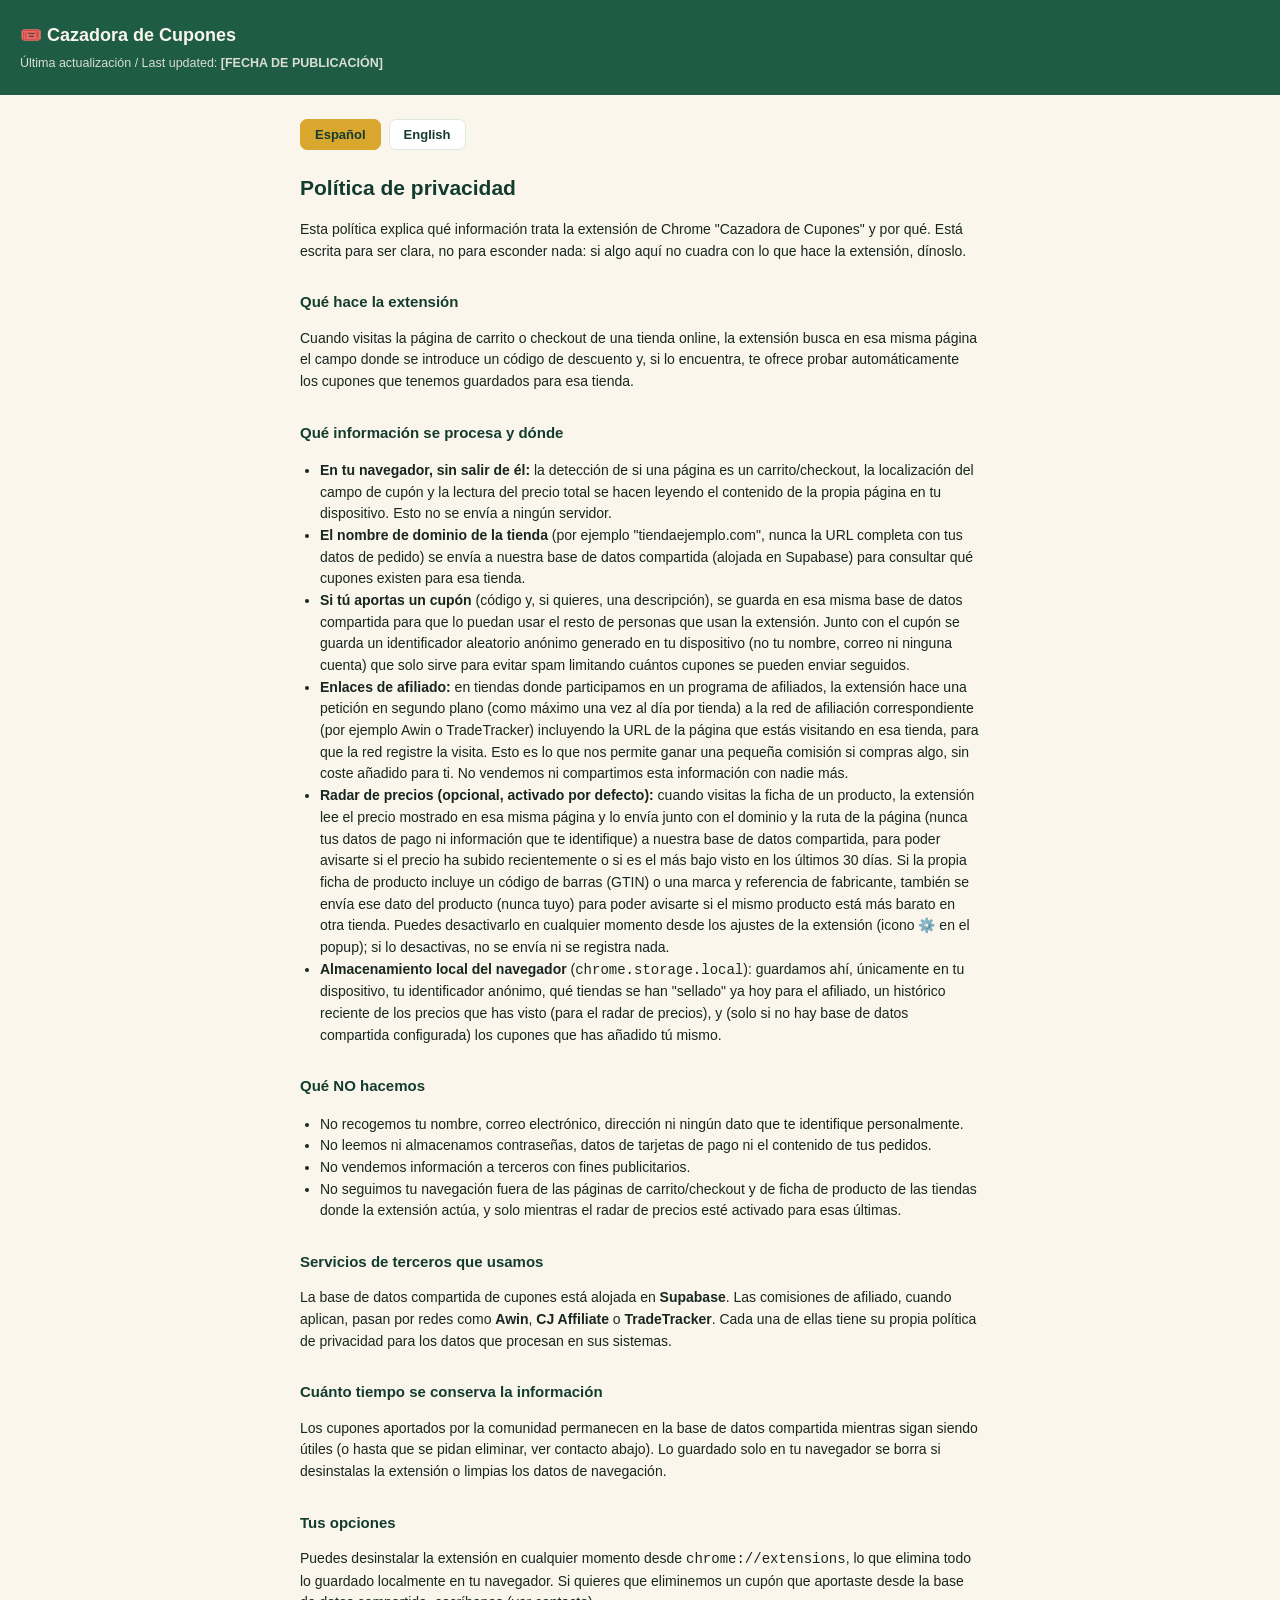
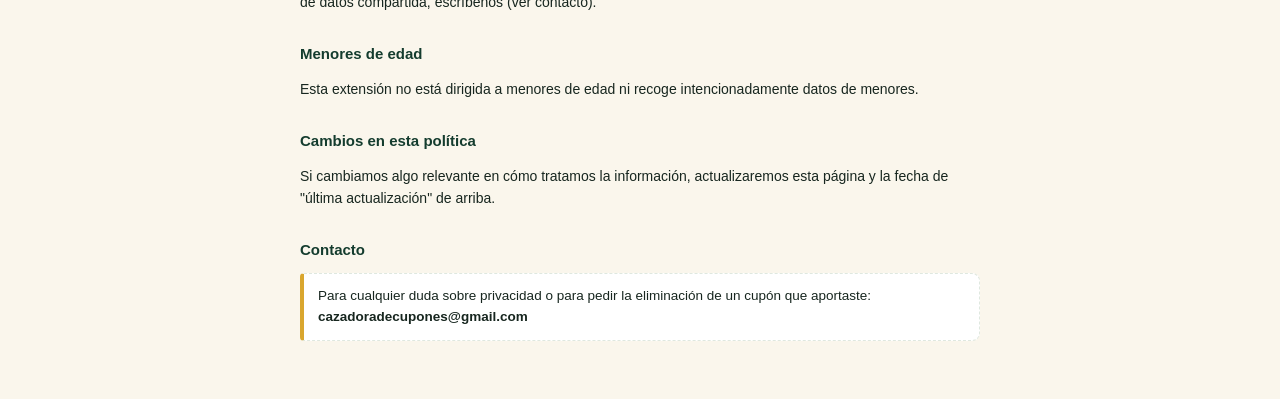
==== docs/privacidad.html @ 967b6d3c "privacidad" ====
<!DOCTYPE html>
<html lang="es">
<head>
<meta charset="UTF-8" />
<meta name="viewport" content="width=device-width, initial-scale=1" />
<title>Política de privacidad — Cazadora de Cupones / Privacy Policy — Cazadora de Cupones</title>
<style>
  :root {
    --cz-ink: #17261f;
    --cz-paper: #faf6ec;
    --cz-green: #1f5c45;
    --cz-green-dark: #143c2e;
    --cz-gold: #d9a62e;
    --cz-sage-line: #dfe8df;
  }
  * { box-sizing: border-box; }
  body {
    margin: 0;
    background: var(--cz-paper);
    color: var(--cz-ink);
    font-family: -apple-system, BlinkMacSystemFont, "Segoe UI", Roboto, Arial, sans-serif;
    line-height: 1.55;
  }
  header {
    background: var(--cz-green);
    color: var(--cz-paper);
    padding: 22px 20px;
  }
  header .brand { font-weight: 700; font-size: 18px; }
  header .updated { font-size: 12.5px; opacity: 0.85; margin-top: 4px; }
  main { max-width: 720px; margin: 0 auto; padding: 24px 20px 60px; }
  .lang-switch { display: flex; gap: 8px; margin-bottom: 22px; }
  .lang-switch button {
    border: 1.5px solid var(--cz-sage-line);
    background: #fff;
    color: var(--cz-green-dark);
    border-radius: 7px;
    padding: 7px 14px;
    font-weight: 700;
    font-size: 13px;
    cursor: pointer;
    font-family: inherit;
  }
  .lang-switch button.active { background: var(--cz-gold); border-color: var(--cz-gold); }
  h1 { font-size: 21px; color: var(--cz-green-dark); }
  h2 { font-size: 15px; color: var(--cz-green-dark); margin-top: 28px; }
  p, li { font-size: 14px; }
  ul { padding-left: 20px; }
  .contact-box {
    border: 1.5px dashed var(--cz-sage-line);
    border-left: 4px solid var(--cz-gold);
    border-radius: 4px 8px 8px 4px;
    padding: 12px 14px;
    margin-top: 10px;
    background: #fff;
    font-size: 13.5px;
  }
  [data-lang="en"] { display: none; }
</style>
</head>
<body>
<header>
  <div class="brand">🎟️ Cazadora de Cupones</div>
  <div class="updated">Última actualización / Last updated: <strong>[FECHA DE PUBLICACIÓN]</strong></div>
</header>

<main>
  <div class="lang-switch">
    <button type="button" id="btn-es" class="active">Español</button>
    <button type="button" id="btn-en">English</button>
  </div>

  <!-- ============================= ESPAÑOL ============================= -->
  <div data-lang="es">
    <h1>Política de privacidad</h1>
    <p>
      Esta política explica qué información trata la extensión de Chrome
      "Cazadora de Cupones" y por qué. Está escrita para ser clara, no para
      esconder nada: si algo aquí no cuadra con lo que hace la extensión,
      dínoslo.
    </p>

    <h2>Qué hace la extensión</h2>
    <p>
      Cuando visitas la página de carrito o checkout de una tienda online, la
      extensión busca en esa misma página el campo donde se introduce un
      código de descuento y, si lo encuentra, te ofrece probar automáticamente
      los cupones que tenemos guardados para esa tienda.
    </p>

    <h2>Qué información se procesa y dónde</h2>
    <ul>
      <li>
        <strong>En tu navegador, sin salir de él:</strong> la detección de si
        una página es un carrito/checkout, la localización del campo de
        cupón y la lectura del precio total se hacen leyendo el contenido de
        la propia página en tu dispositivo. Esto no se envía a ningún
        servidor.
      </li>
      <li>
        <strong>El nombre de dominio de la tienda</strong> (por ejemplo
        "tiendaejemplo.com", nunca la URL completa con tus datos de
        pedido) se envía a nuestra base de datos compartida (alojada en
        Supabase) para consultar qué cupones existen para esa tienda.
      </li>
      <li>
        <strong>Si tú aportas un cupón</strong> (código y, si quieres, una
        descripción), se guarda en esa misma base de datos compartida para
        que lo puedan usar el resto de personas que usan la extensión. Junto
        con el cupón se guarda un identificador aleatorio anónimo generado en
        tu dispositivo (no tu nombre, correo ni ninguna cuenta) que solo sirve
        para evitar spam limitando cuántos cupones se pueden enviar seguidos.
      </li>
      <li>
        <strong>Enlaces de afiliado:</strong> en tiendas donde participamos en
        un programa de afiliados, la extensión hace una petición en segundo
        plano (como máximo una vez al día por tienda) a la red de afiliación
        correspondiente (por ejemplo Awin o TradeTracker) incluyendo la URL
        de la página que estás visitando en esa tienda, para que la red
        registre la visita. Esto es lo que nos permite ganar una pequeña
        comisión si compras algo, sin coste añadido para ti. No vendemos ni
        compartimos esta información con nadie más.
      </li>
      <li>
        <strong>Radar de precios (opcional, activado por defecto):</strong>
        cuando visitas la ficha de un producto, la extensión lee el precio
        mostrado en esa misma página y lo envía junto con el dominio y la
        ruta de la página (nunca tus datos de pago ni información que te
        identifique) a nuestra base de datos compartida, para poder avisarte
        si el precio ha subido recientemente o si es el más bajo visto en
        los últimos 30 días. Si la propia ficha de producto incluye un
        código de barras (GTIN) o una marca y referencia de fabricante,
        también se envía ese dato del producto (nunca tuyo) para poder
        avisarte si el mismo producto está más barato en otra tienda.
        Puedes desactivarlo en cualquier momento desde los ajustes de la
        extensión (icono ⚙️ en el popup); si lo desactivas, no se envía ni
        se registra nada.
      </li>
      <li>
        <strong>Almacenamiento local del navegador</strong>
        (<code>chrome.storage.local</code>): guardamos ahí, únicamente en tu
        dispositivo, tu identificador anónimo, qué tiendas se han "sellado"
        ya hoy para el afiliado, un histórico reciente de los precios que
        has visto (para el radar de precios), y (solo si no hay base de
        datos compartida configurada) los cupones que has añadido tú mismo.
      </li>
    </ul>

    <h2>Qué NO hacemos</h2>
    <ul>
      <li>No recogemos tu nombre, correo electrónico, dirección ni ningún
        dato que te identifique personalmente.</li>
      <li>No leemos ni almacenamos contraseñas, datos de tarjetas de pago ni
        el contenido de tus pedidos.</li>
      <li>No vendemos información a terceros con fines publicitarios.</li>
      <li>No seguimos tu navegación fuera de las páginas de carrito/checkout
        y de ficha de producto de las tiendas donde la extensión actúa, y
        solo mientras el radar de precios esté activado para esas últimas.</li>
    </ul>

    <h2>Servicios de terceros que usamos</h2>
    <p>
      La base de datos compartida de cupones está alojada en
      <strong>Supabase</strong>. Las comisiones de afiliado, cuando aplican,
      pasan por redes como <strong>Awin</strong>, <strong>CJ Affiliate</strong>
      o <strong>TradeTracker</strong>. Cada una de ellas tiene su propia
      política de privacidad para los datos que procesan en sus sistemas.
    </p>

    <h2>Cuánto tiempo se conserva la información</h2>
    <p>
      Los cupones aportados por la comunidad permanecen en la base de datos
      compartida mientras sigan siendo útiles (o hasta que se pidan eliminar,
      ver contacto abajo). Lo guardado solo en tu navegador se borra si
      desinstalas la extensión o limpias los datos de navegación.
    </p>

    <h2>Tus opciones</h2>
    <p>
      Puedes desinstalar la extensión en cualquier momento desde
      <code>chrome://extensions</code>, lo que elimina todo lo guardado
      localmente en tu navegador. Si quieres que eliminemos un cupón que
      aportaste desde la base de datos compartida, escríbenos (ver contacto).
    </p>

    <h2>Menores de edad</h2>
    <p>Esta extensión no está dirigida a menores de edad ni recoge
      intencionadamente datos de menores.</p>

    <h2>Cambios en esta política</h2>
    <p>
      Si cambiamos algo relevante en cómo tratamos la información,
      actualizaremos esta página y la fecha de "última actualización" de
      arriba.
    </p>

    <h2>Contacto</h2>
    <div class="contact-box">
      Para cualquier duda sobre privacidad o para pedir la eliminación de un
      cupón que aportaste: <strong>cazadoradecupones@gmail.com</strong>
    </div>
  </div>

  <!-- ============================= ENGLISH ============================= -->
  <div data-lang="en">
    <h1>Privacy Policy</h1>
    <p>
      This policy explains what information the "Cazadora de Cupones" Chrome
      extension handles, and why. It's written to be clear, not to hide
      anything — if something here doesn't match what the extension actually
      does, please let us know.
    </p>

    <h2>What the extension does</h2>
    <p>
      When you visit a store's cart or checkout page, the extension looks on
      that same page for the discount code field and, if it finds one,
      offers to automatically try the coupons we have saved for that store.
    </p>

    <h2>What information is processed, and where</h2>
    <ul>
      <li>
        <strong>Locally, in your browser only:</strong> detecting whether a
        page is a cart/checkout page, locating the coupon field, and reading
        the cart total are all done by reading the page's own content on
        your device. None of this is sent to any server.
      </li>
      <li>
        <strong>The store's domain name</strong> (e.g. "examplestore.com",
        never the full URL with your order details) is sent to our shared
        database (hosted on Supabase) to look up which coupons exist for
        that store.
      </li>
      <li>
        <strong>If you submit a coupon</strong> (a code and, optionally, a
        description), it's saved in that same shared database so other
        extension users can use it. Along with the coupon we store a random
        anonymous identifier generated on your device (not your name, email,
        or any account) used only to limit how many coupons can be submitted
        in a short time, to prevent spam.
      </li>
      <li>
        <strong>Affiliate links:</strong> for stores where we participate in
        an affiliate program, the extension makes a background request (at
        most once a day per store) to the corresponding affiliate network
        (e.g. Awin or TradeTracker) including the URL of the page you're
        visiting on that store, so the network can register the visit. This
        is how we may earn a small commission if you make a purchase, at no
        extra cost to you. We do not sell or share this information with
        anyone else.
      </li>
      <li>
        <strong>Price radar (optional, on by default):</strong> when you
        visit a product page, the extension reads the price shown on that
        page and sends it, together with the store's domain and the page's
        path (never your payment details or anything that identifies you),
        to our shared database, so we can warn you if the price has
        recently gone up or if it's the lowest seen in the last 30 days. If
        the product page itself includes a barcode (GTIN) or a brand and
        manufacturer part number, we also send that product data (never
        anything about you) so we can warn you if the same product is
        cheaper at another store. You can turn this off anytime in the
        extension's settings (⚙️ icon in the popup); when off, nothing is
        sent or recorded.
      </li>
      <li>
        <strong>Local browser storage</strong>
        (<code>chrome.storage.local</code>): we store, only on your device,
        your anonymous identifier, which stores have already been "tagged"
        for affiliate tracking today, a recent history of prices you've
        seen (for the price radar), and (only when no shared database is
        configured) any coupons you've added yourself.
      </li>
    </ul>

    <h2>What we don't do</h2>
    <ul>
      <li>We don't collect your name, email address, physical address, or
        any personally identifying information.</li>
      <li>We don't read or store passwords, payment card details, or your
        order contents.</li>
      <li>We don't sell information to third parties for advertising.</li>
      <li>We don't track your browsing outside of the cart/checkout and
        product pages where the extension is active, and only while the
        price radar is turned on for the latter.</li>
    </ul>

    <h2>Third-party services we use</h2>
    <p>
      The shared coupon database is hosted on <strong>Supabase</strong>.
      Affiliate commissions, where applicable, go through networks such as
      <strong>Awin</strong>, <strong>CJ Affiliate</strong>, or
      <strong>TradeTracker</strong>. Each has its own privacy policy for the
      data they process in their own systems.
    </p>

    <h2>How long information is kept</h2>
    <p>
      Coupons submitted by the community stay in the shared database as
      long as they remain useful (or until removal is requested — see
      contact below). Anything stored only in your browser is deleted if
      you uninstall the extension or clear your browsing data.
    </p>

    <h2>Your choices</h2>
    <p>
      You can uninstall the extension at any time from
      <code>chrome://extensions</code>, which removes everything stored
      locally in your browser. If you'd like us to remove a coupon you
      submitted from the shared database, contact us (see below).
    </p>

    <h2>Children</h2>
    <p>This extension is not directed at children and does not knowingly
      collect data from children.</p>

    <h2>Changes to this policy</h2>
    <p>
      If we make a meaningful change to how we handle information, we'll
      update this page and the "last updated" date above.
    </p>

    <h2>Contact</h2>
    <div class="contact-box">
      For any privacy question, or to request removal of a coupon you
      submitted: <strong>cazadoradecupones@gmail.com</strong>
    </div>
  </div>
</main>

<script>
  const btnEs = document.getElementById("btn-es");
  const btnEn = document.getElementById("btn-en");
  const blocks = document.querySelectorAll("[data-lang]");

  function setLang(lang) {
    blocks.forEach((el) => {
      el.style.display = el.getAttribute("data-lang") === lang ? "block" : "none";
    });
    btnEs.classList.toggle("active", lang === "es");
    btnEn.classList.toggle("active", lang === "en");
    document.documentElement.lang = lang;
  }

  btnEs.addEventListener("click", () => setLang("es"));
  btnEn.addEventListener("click", () => setLang("en"));
</script>
</body>
</html>
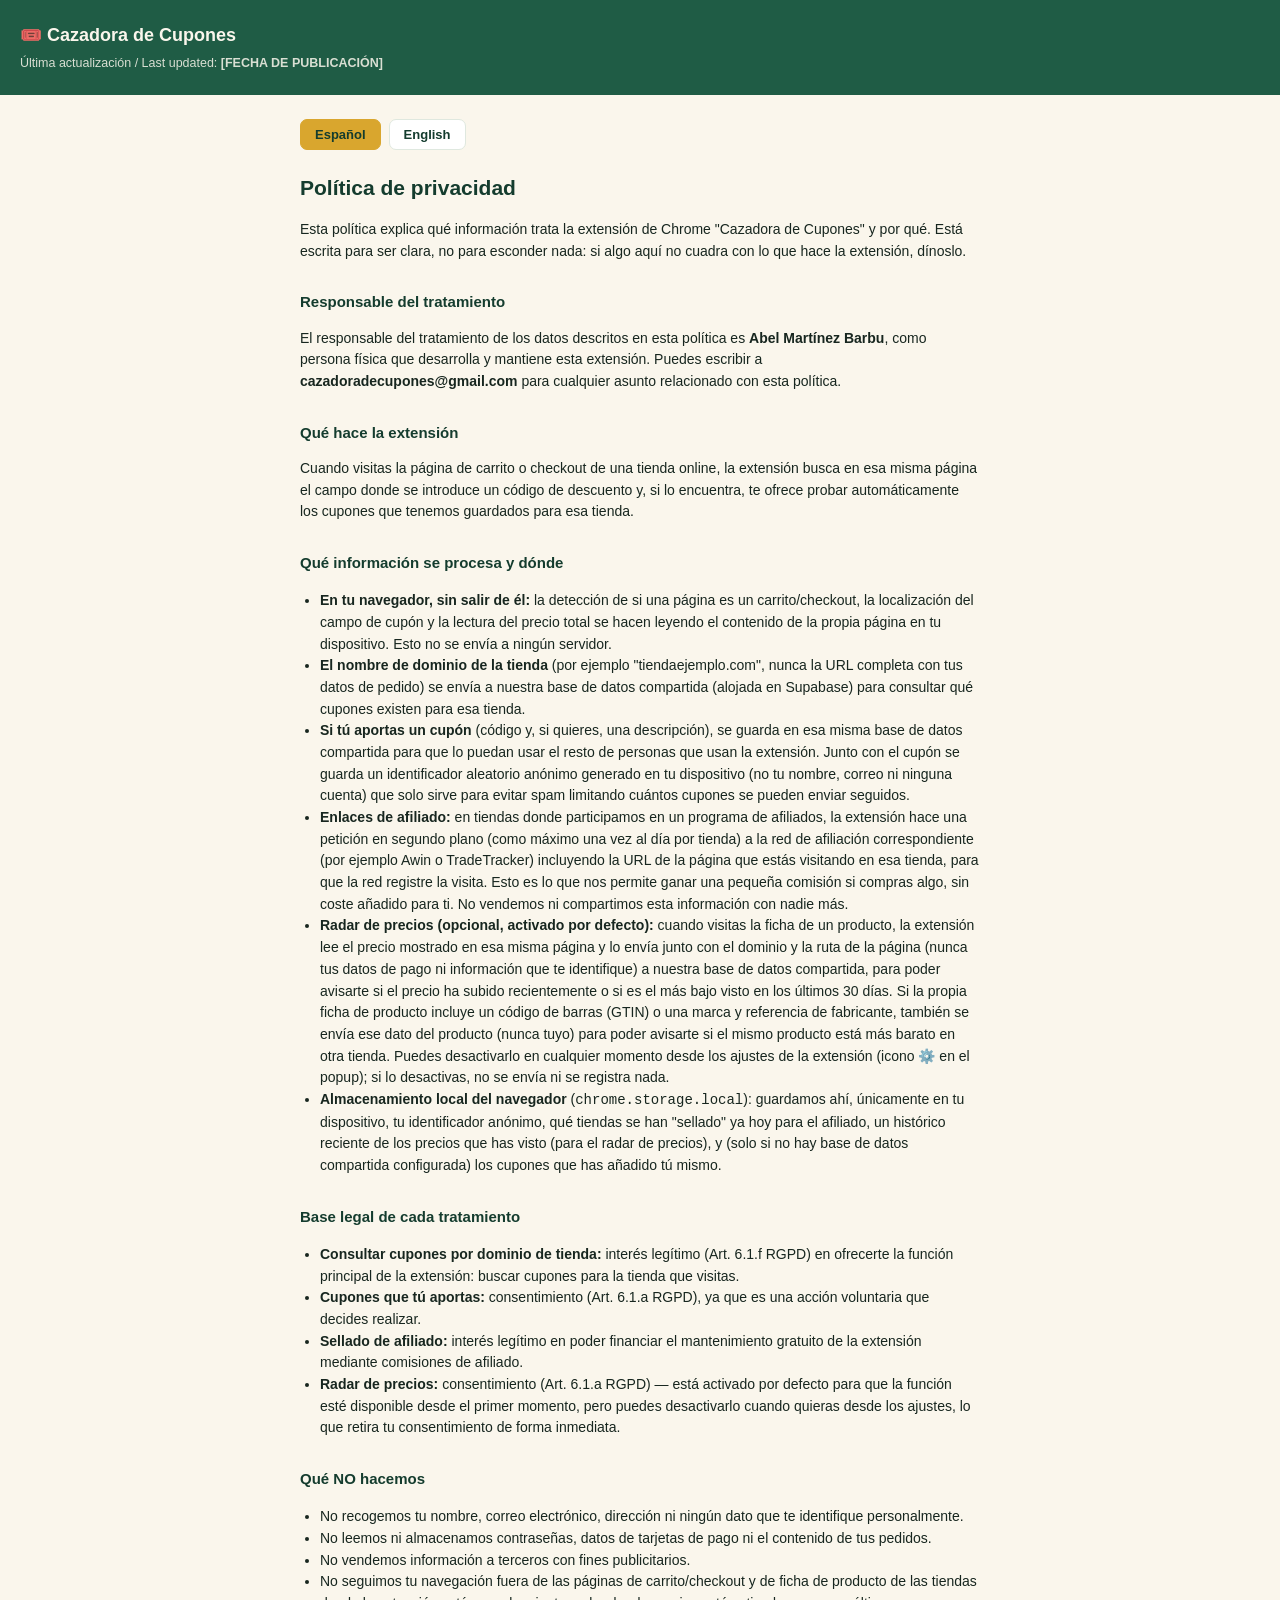
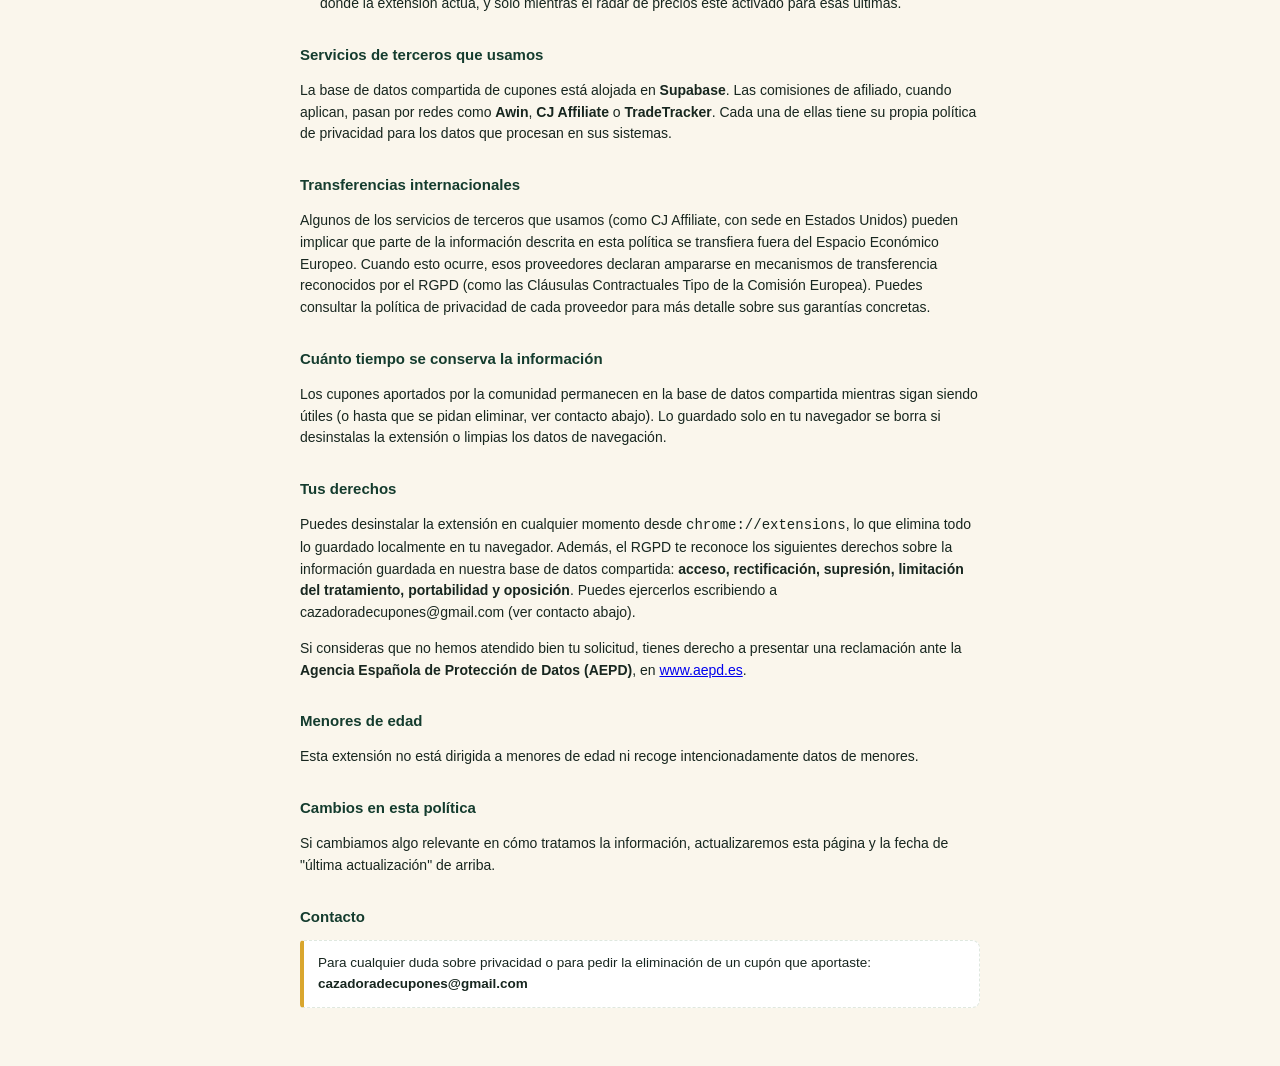
==== commit f365ae0d: "privacidad" ====
--- a/docs/privacidad.html
+++ b/docs/privacidad.html
@@ -80,6 +80,15 @@
       dínoslo.
     </p>
 
+    <h2>Responsable del tratamiento</h2>
+    <p>
+      El responsable del tratamiento de los datos descritos en esta política
+      es <strong>Abel Martínez Barbu</strong>, como persona física que
+      desarrolla y mantiene esta extensión. Puedes escribir a
+      <strong>cazadoradecupones@gmail.com</strong> para cualquier asunto
+      relacionado con esta política.
+    </p>
+
     <h2>Qué hace la extensión</h2>
     <p>
       Cuando visitas la página de carrito o checkout de una tienda online, la
@@ -146,6 +155,23 @@
       </li>
     </ul>
 
+    <h2>Base legal de cada tratamiento</h2>
+    <ul>
+      <li><strong>Consultar cupones por dominio de tienda:</strong> interés
+        legítimo (Art. 6.1.f RGPD) en ofrecerte la función principal de la
+        extensión: buscar cupones para la tienda que visitas.</li>
+      <li><strong>Cupones que tú aportas:</strong> consentimiento (Art. 6.1.a
+        RGPD), ya que es una acción voluntaria que decides realizar.</li>
+      <li><strong>Sellado de afiliado:</strong> interés legítimo en poder
+        financiar el mantenimiento gratuito de la extensión mediante
+        comisiones de afiliado.</li>
+      <li><strong>Radar de precios:</strong> consentimiento (Art. 6.1.a
+        RGPD) — está activado por defecto para que la función esté
+        disponible desde el primer momento, pero puedes desactivarlo cuando
+        quieras desde los ajustes, lo que retira tu consentimiento de forma
+        inmediata.</li>
+    </ul>
+
     <h2>Qué NO hacemos</h2>
     <ul>
       <li>No recogemos tu nombre, correo electrónico, dirección ni ningún
@@ -167,6 +193,18 @@
       política de privacidad para los datos que procesan en sus sistemas.
     </p>
 
+    <h2>Transferencias internacionales</h2>
+    <p>
+      Algunos de los servicios de terceros que usamos (como CJ Affiliate,
+      con sede en Estados Unidos) pueden implicar que parte de la
+      información descrita en esta política se transfiera fuera del Espacio
+      Económico Europeo. Cuando esto ocurre, esos proveedores declaran
+      ampararse en mecanismos de transferencia reconocidos por el RGPD
+      (como las Cláusulas Contractuales Tipo de la Comisión Europea).
+      Puedes consultar la política de privacidad de cada proveedor para más
+      detalle sobre sus garantías concretas.
+    </p>
+
     <h2>Cuánto tiempo se conserva la información</h2>
     <p>
       Los cupones aportados por la comunidad permanecen en la base de datos
@@ -175,12 +213,21 @@
       desinstalas la extensión o limpias los datos de navegación.
     </p>
 
-    <h2>Tus opciones</h2>
+    <h2>Tus derechos</h2>
     <p>
       Puedes desinstalar la extensión en cualquier momento desde
       <code>chrome://extensions</code>, lo que elimina todo lo guardado
-      localmente en tu navegador. Si quieres que eliminemos un cupón que
-      aportaste desde la base de datos compartida, escríbenos (ver contacto).
+      localmente en tu navegador. Además, el RGPD te reconoce los siguientes
+      derechos sobre la información guardada en nuestra base de datos
+      compartida: <strong>acceso, rectificación, supresión, limitación del
+      tratamiento, portabilidad y oposición</strong>. Puedes ejercerlos
+      escribiendo a cazadoradecupones@gmail.com (ver contacto abajo).
+    </p>
+    <p>
+      Si consideras que no hemos atendido bien tu solicitud, tienes derecho
+      a presentar una reclamación ante la <strong>Agencia Española de
+      Protección de Datos (AEPD)</strong>, en
+      <a href="https://www.aepd.es" target="_blank" rel="noopener">www.aepd.es</a>.
     </p>
 
     <h2>Menores de edad</h2>
@@ -209,6 +256,15 @@
       extension handles, and why. It's written to be clear, not to hide
       anything — if something here doesn't match what the extension actually
       does, please let us know.
+    </p>
+
+    <h2>Data controller</h2>
+    <p>
+      The data controller for the information described in this policy is
+      <strong>Abel Martínez Barbu</strong>, as the individual who develops
+      and maintains this extension. You can reach out at
+      <strong>cazadoradecupones@gmail.com</strong> for anything related to
+      this policy.
     </p>
 
     <h2>What the extension does</h2>
@@ -274,6 +330,22 @@
       </li>
     </ul>
 
+    <h2>Legal basis for each processing activity</h2>
+    <ul>
+      <li><strong>Looking up coupons by store domain:</strong> legitimate
+        interest (GDPR Art. 6.1.f) in providing the extension's core
+        function — finding coupons for the store you're visiting.</li>
+      <li><strong>Coupons you submit:</strong> consent (GDPR Art. 6.1.a),
+        since this is a voluntary action you choose to take.</li>
+      <li><strong>Affiliate tagging:</strong> legitimate interest in being
+        able to fund the free maintenance of the extension through
+        affiliate commissions.</li>
+      <li><strong>Price radar:</strong> consent (GDPR Art. 6.1.a) — it's on
+        by default so the feature is available from the start, but you can
+        turn it off anytime from settings, which withdraws your consent
+        immediately.</li>
+    </ul>
+
     <h2>What we don't do</h2>
     <ul>
       <li>We don't collect your name, email address, physical address, or
@@ -295,6 +367,18 @@
       data they process in their own systems.
     </p>
 
+    <h2>International transfers</h2>
+    <p>
+      Some third-party services we use (such as CJ Affiliate, based in the
+      United States) may involve part of the information described in this
+      policy being transferred outside the European Economic Area. When
+      this happens, those providers state that they rely on transfer
+      mechanisms recognized under the GDPR (such as the European
+      Commission's Standard Contractual Clauses). You can check each
+      provider's own privacy policy for details on their specific
+      safeguards.
+    </p>
+
     <h2>How long information is kept</h2>
     <p>
       Coupons submitted by the community stay in the shared database as
@@ -303,12 +387,21 @@
       you uninstall the extension or clear your browsing data.
     </p>
 
-    <h2>Your choices</h2>
+    <h2>Your rights</h2>
     <p>
       You can uninstall the extension at any time from
       <code>chrome://extensions</code>, which removes everything stored
-      locally in your browser. If you'd like us to remove a coupon you
-      submitted from the shared database, contact us (see below).
+      locally in your browser. In addition, the GDPR grants you the
+      following rights over the information held in our shared database:
+      <strong>access, rectification, erasure, restriction of processing,
+      portability, and objection</strong>. You can exercise them by writing
+      to cazadoradecupones@gmail.com (see contact below).
+    </p>
+    <p>
+      If you believe we haven't handled your request properly, you have
+      the right to lodge a complaint with the <strong>Spanish Data
+      Protection Agency (AEPD)</strong>, at
+      <a href="https://www.aepd.es" target="_blank" rel="noopener">www.aepd.es</a>.
     </p>
 
     <h2>Children</h2>
